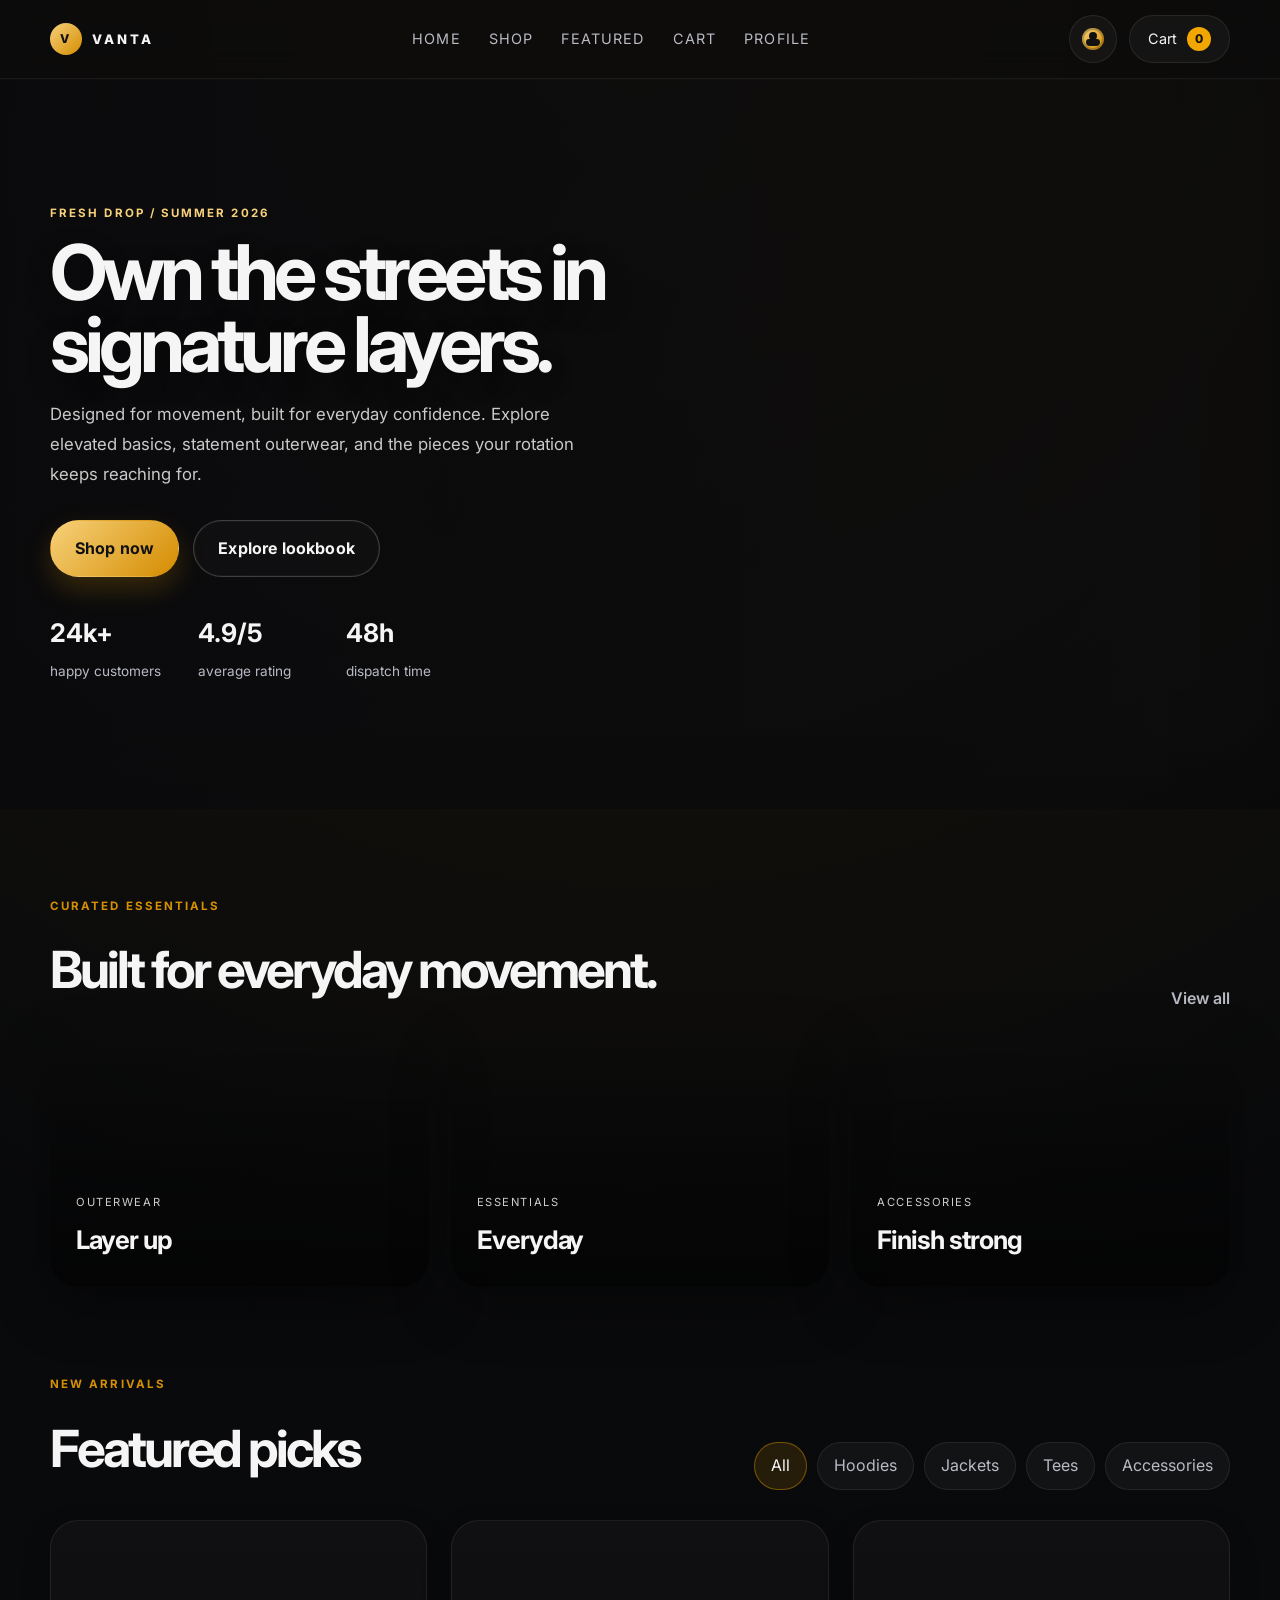
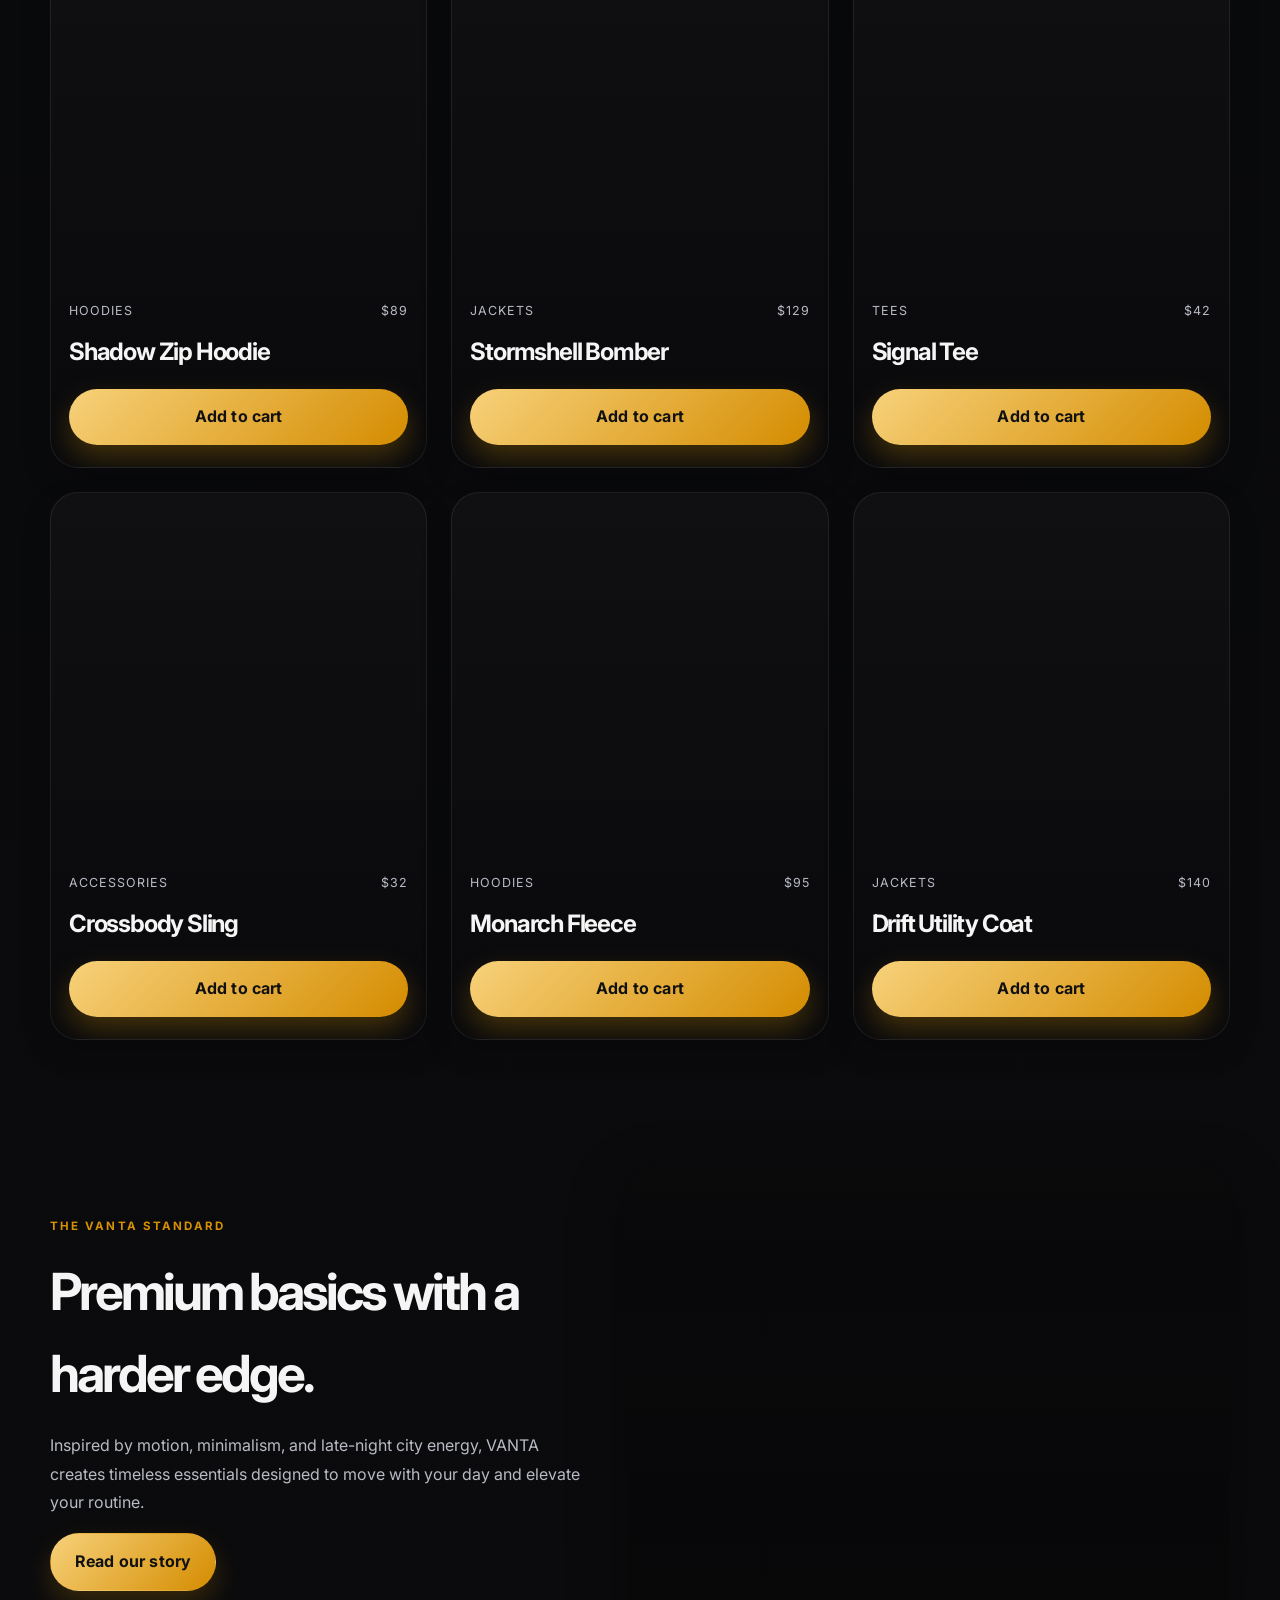
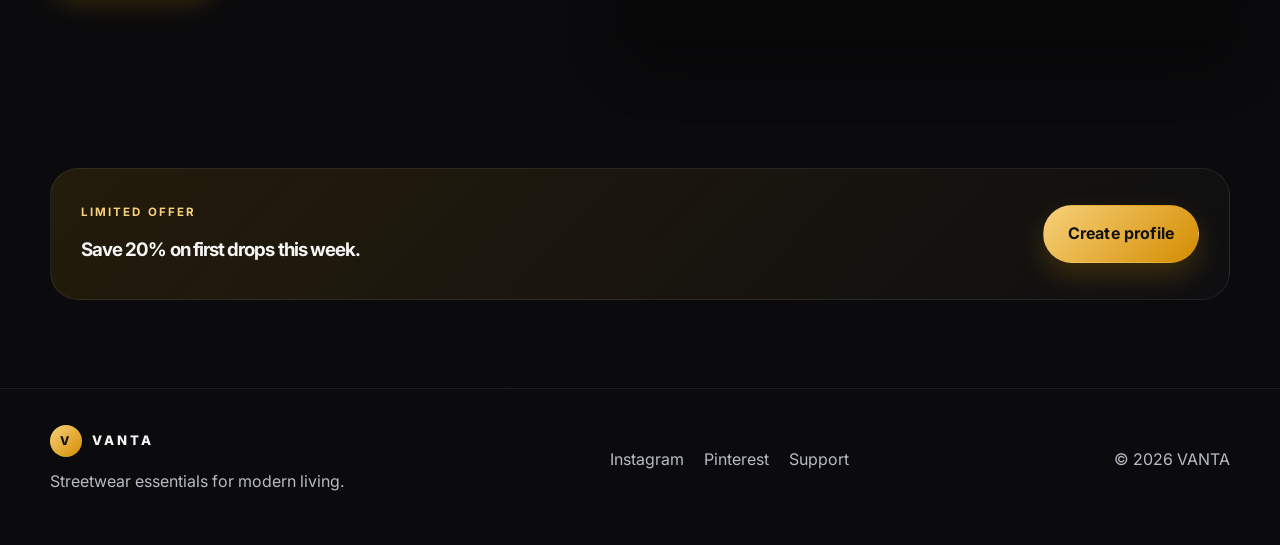
==== index.html @ aee5a7b6 "Initial storefront build" ====
<!DOCTYPE html>
<html lang="en">
  <head>
    <meta charset="UTF-8" />
    <meta name="viewport" content="width=device-width, initial-scale=1.0" />
    <title>VANTA | Streetwear Essentials</title>
    <meta
      name="description"
      content="VANTA is a premium streetwear clothing brand blending comfort, edge, and everyday versatility."
    />
    <link rel="preconnect" href="https://fonts.googleapis.com" />
    <link rel="preconnect" href="https://fonts.gstatic.com" crossorigin />
    <link
      href="https://fonts.googleapis.com/css2?family=Inter:wght@400;500;600;700;800;900&display=swap"
      rel="stylesheet"
    />
    <link rel="stylesheet" href="styles.css" />
  </head>
  <body>
    <header class="site-header">
      <div class="container nav-wrap">
        <a class="brand-block" href="index.html" aria-label="VANTA home">
          <span class="brand-mark">V</span>
          <span class="brand-name">VANTA</span>
        </a>

        <nav class="main-nav" aria-label="Main navigation">
          <a href="index.html">Home</a>
          <a href="shop.html">Shop</a>
          <a href="product.html">Featured</a>
          <a href="cart.html">Cart</a>
          <a href="profile.html">Profile</a>
        </nav>

        <div class="nav-actions">
          <a class="profile-icon-btn" href="profile.html" aria-label="Profile page">
            <span class="profile-icon" aria-hidden="true"></span>
          </a>
          <a class="cart-btn" href="cart.html" aria-label="Shopping cart">
            Cart
            <span class="cart-count" id="cartCount">0</span>
          </a>
        </div>
      </div>
    </header>

    <main>
      <section class="hero">
        <div class="hero-overlay"></div>
        <div class="container hero-inner">
          <div class="hero-copy">
            <p class="eyebrow">Fresh drop / Summer 2026</p>
            <h1>Own the streets in signature layers.</h1>
            <p class="hero-text">
              Designed for movement, built for everyday confidence. Explore elevated basics,
              statement outerwear, and the pieces your rotation keeps reaching for.
            </p>
            <div class="cta-row">
              <a class="primary-btn" href="shop.html">Shop now</a>
              <a class="secondary-btn" href="shop.html">Explore lookbook</a>
            </div>
            <ul class="hero-metrics" aria-label="Brand stats">
              <li><strong>24k+</strong><span>happy customers</span></li>
              <li><strong>4.9/5</strong><span>average rating</span></li>
              <li><strong>48h</strong><span>dispatch time</span></li>
            </ul>
          </div>
        </div>
      </section>

      <section class="section-intro container" id="collections">
        <div>
          <p class="eyebrow dark">Curated essentials</p>
          <h2>Built for everyday movement.</h2>
        </div>
        <a class="text-link" href="shop.html">View all</a>
      </section>

      <section class="category-strip container" aria-label="Categories">
        <a class="category-card card-one" href="shop.html">
          <div class="category-content">
            <p>Outerwear</p>
            <h3>Layer up</h3>
          </div>
        </a>
        <a class="category-card card-two" href="shop.html">
          <div class="category-content">
            <p>Essentials</p>
            <h3>Everyday</h3>
          </div>
        </a>
        <a class="category-card card-three" href="shop.html">
          <div class="category-content">
            <p>Accessories</p>
            <h3>Finish strong</h3>
          </div>
        </a>
      </section>

      <section class="featured container" id="featured">
        <div class="section-head">
          <div>
            <p class="eyebrow dark">New arrivals</p>
            <h2>Featured picks</h2>
          </div>

          <div class="filter-row" aria-label="Filter products">
            <button class="filter-btn active" type="button" data-filter="all">All</button>
            <button class="filter-btn" type="button" data-filter="hoodies">Hoodies</button>
            <button class="filter-btn" type="button" data-filter="jackets">Jackets</button>
            <button class="filter-btn" type="button" data-filter="tees">Tees</button>
            <button class="filter-btn" type="button" data-filter="accessories">Accessories</button>
          </div>
        </div>

        <div class="product-grid" id="productGrid">
          <article class="product-card" data-category="hoodies" data-product-id="shadow-hoodie" data-product-name="Shadow Zip Hoodie" data-product-price="89">
            <div class="product-image image-one"></div>
            <div class="product-info">
              <div class="product-meta"><span>Hoodies</span><span>$89</span></div>
              <h3>Shadow Zip Hoodie</h3>
              <button class="buy-btn" type="button" data-product-id="shadow-hoodie" data-name="Shadow Zip Hoodie" data-price="89">Add to cart</button>
            </div>
          </article>

          <article class="product-card" data-category="jackets" data-product-id="stormshell-bomber" data-product-name="Stormshell Bomber" data-product-price="129">
            <div class="product-image image-two"></div>
            <div class="product-info">
              <div class="product-meta"><span>Jackets</span><span>$129</span></div>
              <h3>Stormshell Bomber</h3>
              <button class="buy-btn" type="button" data-product-id="stormshell-bomber" data-name="Stormshell Bomber" data-price="129">Add to cart</button>
            </div>
          </article>

          <article class="product-card" data-category="tees" data-product-id="signal-tee" data-product-name="Signal Tee" data-product-price="42">
            <div class="product-image image-three"></div>
            <div class="product-info">
              <div class="product-meta"><span>Tees</span><span>$42</span></div>
              <h3>Signal Tee</h3>
              <button class="buy-btn" type="button" data-product-id="signal-tee" data-name="Signal Tee" data-price="42">Add to cart</button>
            </div>
          </article>

          <article class="product-card" data-category="accessories" data-product-id="crossbody-sling" data-product-name="Crossbody Sling" data-product-price="32">
            <div class="product-image image-four"></div>
            <div class="product-info">
              <div class="product-meta"><span>Accessories</span><span>$32</span></div>
              <h3>Crossbody Sling</h3>
              <button class="buy-btn" type="button" data-product-id="crossbody-sling" data-name="Crossbody Sling" data-price="32">Add to cart</button>
            </div>
          </article>

          <article class="product-card" data-category="hoodies" data-product-id="monarch-fleece" data-product-name="Monarch Fleece" data-product-price="95">
            <div class="product-image image-five"></div>
            <div class="product-info">
              <div class="product-meta"><span>Hoodies</span><span>$95</span></div>
              <h3>Monarch Fleece</h3>
              <button class="buy-btn" type="button" data-product-id="monarch-fleece" data-name="Monarch Fleece" data-price="95">Add to cart</button>
            </div>
          </article>

          <article class="product-card" data-category="jackets" data-product-id="drift-coat" data-product-name="Drift Utility Coat" data-product-price="140">
            <div class="product-image image-six"></div>
            <div class="product-info">
              <div class="product-meta"><span>Jackets</span><span>$140</span></div>
              <h3>Drift Utility Coat</h3>
              <button class="buy-btn" type="button" data-product-id="drift-coat" data-name="Drift Utility Coat" data-price="140">Add to cart</button>
            </div>
          </article>
        </div>
      </section>

      <section class="story-panel container" id="journal">
        <div class="story-copy">
          <p class="eyebrow dark">The VANTA standard</p>
          <h2>Premium basics with a harder edge.</h2>
          <p>
            Inspired by motion, minimalism, and late-night city energy, VANTA creates timeless
            essentials designed to move with your day and elevate your routine.
          </p>
          <a class="primary-btn" href="shop.html">Read our story</a>
        </div>
        <div class="story-visual" aria-label="Model wearing VANTA clothing"></div>
      </section>

      <section class="discount-banner container">
        <div>
          <p class="eyebrow">Limited offer</p>
          <h3>Save 20% on first drops this week.</h3>
        </div>
        <a class="primary-btn" href="profile.html#settings">Create profile</a>
      </section>
    </main>

    <footer class="site-footer">
      <div class="container footer-wrap">
        <div>
          <div class="brand-block footer-brand">
            <span class="brand-mark">V</span>
            <span class="brand-name">VANTA</span>
          </div>
          <p>Streetwear essentials for modern living.</p>
        </div>

        <div class="footer-links">
          <a href="#">Instagram</a>
          <a href="#">Pinterest</a>
          <a href="#">Support</a>
        </div>

        <p class="copyright">© <span id="year"></span> VANTA</p>
      </div>
    </footer>

    <script src="script.js"></script>
  </body>
</html>
---- styles.css ----
:root {
  --bg: #0b0b0d;
  --bg-deep: #08090b;
  --panel: rgba(24, 24, 29, 0.82);
  --panel-soft: rgba(255, 255, 255, 0.04);
  --card: rgba(18, 19, 22, 0.9);
  --text: #f5f5f5;
  --muted: #b8bbc4;
  --line: rgba(255, 255, 255, 0.08);
  --accent: #f1a700;
  --accent-soft: rgba(241, 167, 0, 0.12);
  --shadow: 0 18px 56px rgba(0, 0, 0, 0.35);
  --shadow-soft: 0 12px 30px rgba(0, 0, 0, 0.2);
}

* {
  box-sizing: border-box;
}

html {
  scroll-behavior: smooth;
}

body {
  margin: 0;
  font-family: "Inter", sans-serif;
  background:
    radial-gradient(circle at top, rgba(241, 167, 0, 0.08), transparent 36%),
    linear-gradient(180deg, var(--bg-deep), var(--bg));
  color: var(--text);
  line-height: 1.6;
}

a {
  color: inherit;
  text-decoration: none;
}

button,
select,
input {
  font: inherit;
}

img {
  max-width: 100%;
  display: block;
}

.container {
  width: min(1180px, calc(100% - 32px));
  margin: 0 auto;
}

.site-header {
  position: sticky;
  top: 0;
  z-index: 20;
  backdrop-filter: blur(14px);
  background: rgba(10, 10, 12, 0.72);
  border-bottom: 1px solid rgba(255, 255, 255, 0.06);
  box-shadow: 0 1px 0 rgba(255,255,255,0.02);
}

.nav-wrap {
  height: 78px;
  display: flex;
  align-items: center;
  justify-content: space-between;
  gap: 22px;
}

.brand-block {
  display: inline-flex;
  align-items: center;
  gap: 10px;
  font-weight: 800;
  letter-spacing: 0.18em;
  text-transform: uppercase;
}

.brand-mark {
  width: 32px;
  height: 32px;
  display: inline-grid;
  place-items: center;
  background: linear-gradient(135deg, #f7d17a, #d48c00);
  color: #111;
  border-radius: 50%;
  font-size: 0.76rem;
}

.brand-name {
  font-size: 0.82rem;
}

.main-nav {
  display: flex;
  align-items: center;
  justify-content: center;
  gap: 28px;
  color: var(--muted);
  font-size: 0.9rem;
  letter-spacing: 0.08em;
  text-transform: uppercase;
}

.main-nav a.active,
.main-nav a:hover,
.main-nav a:focus-visible {
  color: var(--text);
}

.nav-actions {
  display: flex;
  align-items: center;
  gap: 12px;
}

.cart-btn,
.primary-btn,
.secondary-btn,
.buy-btn,
.filter-btn,
.size-btn,
.swatch {
  border: 1px solid transparent;
  border-radius: 999px;
  transition: transform 0.2s ease, opacity 0.2s ease, background 0.2s ease, border-color 0.2s ease;
  cursor: pointer;
}

.cart-btn,
.profile-icon-btn,
.filter-btn,
.size-btn {
  background: rgba(255, 255, 255, 0.04);
  color: var(--text);
  border-color: var(--line);
}

.cart-btn,
.profile-icon-btn {
  padding: 11px 18px;
  font-size: 0.9rem;
}

.cart-btn,
.profile-icon-btn {
  display: inline-flex;
  align-items: center;
  justify-content: center;
  gap: 10px;
}

.profile-icon-btn {
  width: 48px;
  height: 48px;
  padding: 0;
  border-radius: 50%;
  background: rgba(255, 255, 255, 0.04);
  border: 1px solid var(--line);
}

.profile-icon-btn .profile-icon {
  width: 22px;
  height: 22px;
  display: inline-block;
  border-radius: 50%;
  position: relative;
  background: linear-gradient(135deg, #f7d17a, #d48c00);
  box-shadow: inset 0 0 0 2px rgba(17, 17, 17, 0.26);
}

.profile-icon-btn .profile-icon::before,
.profile-icon-btn .profile-icon::after {
  content: "";
  position: absolute;
  left: 50%;
  transform: translateX(-50%);
}

.profile-icon-btn .profile-icon::before {
  width: 8px;
  height: 8px;
  border-radius: 50%;
  background: #111;
  top: 4px;
}

.profile-icon-btn .profile-icon::after {
  width: 14px;
  height: 7px;
  border-radius: 8px 8px 10px 10px;
  background: #111;
  bottom: 4px;
}

.cart-count {
  display: inline-grid;
  place-items: center;
  min-width: 24px;
  height: 24px;
  padding: 0 6px;
  border-radius: 50%;
  background: var(--accent);
  color: #121212;
  font-size: 0.75rem;
  font-weight: 800;
}

.hero {
  position: relative;
  min-height: 730px;
  display: grid;
  place-items: center;
  background-image: linear-gradient(120deg, rgba(11, 11, 13, 0.8), rgba(11, 11, 13, 0.38)),
    url("https://images.unsplash.com/photo-1521572267360-ee0c2909d518?auto=format&fit=crop&w=1600&q=80");
  background-size: cover;
  background-position: center;
  box-shadow: inset 0 -40px 80px rgba(0,0,0,0.2);
}

.hero-overlay {
  position: absolute;
  inset: 0;
  background: linear-gradient(90deg, rgba(10, 10, 12, 0.8), rgba(10, 10, 12, 0.15));
}

.hero-inner {
  position: relative;
  z-index: 1;
  width: min(1180px, calc(100% - 32px));
  display: flex;
  align-items: center;
  justify-content: flex-start;
  min-height: 730px;
}

.hero-copy {
  max-width: 600px;
  padding: 40px 0;
}

.eyebrow {
  margin: 0 0 14px;
  text-transform: uppercase;
  letter-spacing: 0.18em;
  font-size: 0.72rem;
  font-weight: 700;
  color: #f7d17a;
}

.eyebrow.dark {
  color: #d69000;
}

.hero-copy h1,
.page-hero-inner h1,
.cart-header h1,
.product-details h1,
.section-head h2,
.story-copy h2,
.section-intro h2,
.discount-banner h3 {
  margin: 0;
  letter-spacing: -0.05em;
}

.hero-copy h1 {
  font-size: clamp(2.8rem, 6vw, 6rem);
  line-height: 0.94;
  letter-spacing: -0.065em;
  text-shadow: 0 10px 30px rgba(0,0,0,0.18);
}

.hero-text {
  max-width: 570px;
  margin: 18px 0 30px;
  color: rgba(255, 255, 255, 0.78);
  font-size: 1.05rem;
  line-height: 1.8;
}

.cta-row {
  display: flex;
  align-items: center;
  flex-wrap: wrap;
  gap: 14px;
}

.primary-btn,
.secondary-btn,
.buy-btn {
  display: inline-flex;
  align-items: center;
  justify-content: center;
  padding: 15px 24px;
  font-weight: 700;
  letter-spacing: 0.01em;
}

.primary-btn,
.buy-btn {
  background: linear-gradient(135deg, #f7d17a, #d48c00);
  color: #111;
  box-shadow: 0 12px 28px rgba(241, 167, 0, 0.25);
}

.secondary-btn {
  background: rgba(255, 255, 255, 0.02);
  color: var(--text);
  border-color: rgba(255, 255, 255, 0.2);
  box-shadow: inset 0 0 0 1px rgba(255,255,255,0.03);
}

.secondary-btn.saved,
.secondary-btn[data-wishlist='saved'] {
  background: rgba(241, 167, 0, 0.12);
  border-color: rgba(241, 167, 0, 0.35);
  color: var(--text);
}

.primary-btn:hover,
.secondary-btn:hover,
.cart-btn:hover,
.buy-btn:hover,
.filter-btn:hover,
.size-btn:hover,
.swatch:hover {
  transform: translateY(-1px);
}

.hero-metrics {
  list-style: none;
  display: flex;
  flex-wrap: wrap;
  gap: 28px;
  margin: 36px 0 0;
  padding: 0;
}

.hero-metrics li {
  min-width: 120px;
}

.hero-metrics strong {
  display: block;
  font-size: clamp(1.2rem, 2vw, 1.9rem);
  margin-bottom: 4px;
}

.hero-metrics span {
  color: var(--muted);
  font-size: 0.85rem;
}

.section-intro,
.featured,
.story-panel,
.discount-banner,
.related-products {
  margin-top: 88px;
}

.section-intro {
  display: flex;
  align-items: end;
  justify-content: space-between;
  gap: 16px;
}

.section-intro h2,
.section-head h2,
.story-copy h2 {
  font-size: clamp(2.1rem, 4vw, 3.2rem);
  letter-spacing: -0.06em;
}

.text-link {
  color: var(--muted);
  font-weight: 600;
}

.remove-btn {
  border: 1px solid rgba(255, 255, 255, 0.12);
  background: rgba(255, 255, 255, 0.03);
  color: #f4d39a;
  border-radius: 999px;
  padding: 10px 14px;
  font-size: 0.78rem;
  font-weight: 700;
  letter-spacing: 0.04em;
  text-transform: uppercase;
  cursor: pointer;
  transition: transform 0.2s ease, border-color 0.2s ease, background 0.2s ease;
}

.remove-btn:hover {
  transform: translateY(-1px);
  background: rgba(255, 108, 108, 0.08);
  border-color: rgba(255, 138, 138, 0.4);
  color: #fff4e0;
}

.category-strip {
  display: grid;
  grid-template-columns: repeat(3, minmax(0, 1fr));
  gap: 22px;
  margin-top: 26px;
}

.category-card {
  position: relative;
  min-height: 250px;
  border-radius: 28px;
  overflow: hidden;
  background-size: cover;
  background-position: center;
  box-shadow: var(--shadow);
}

.category-content {
  position: absolute;
  inset: 0;
  display: flex;
  flex-direction: column;
  justify-content: end;
  padding: 26px;
  background: linear-gradient(180deg, rgba(0, 0, 0, 0.1), rgba(0, 0, 0, 0.6));
}

.category-card p,
.category-card h3 {
  margin: 0;
}

.category-card p {
  color: rgba(255, 255, 255, 0.8);
  margin-bottom: 8px;
  text-transform: uppercase;
  letter-spacing: 0.14em;
  font-size: 0.7rem;
}

.category-card h3 {
  font-size: clamp(1.6rem, 2vw, 2.2rem);
  letter-spacing: -0.04em;
}

.card-one {
  background-image: url("https://images.unsplash.com/photo-1521572267360-ee0c2909d518?auto=format&fit=crop&w=1200&q=80");
}

.card-two {
  background-image: url("https://images.unsplash.com/photo-1483985988355-763728e1935b?auto=format&fit=crop&w=1200&q=80");
}

.card-three {
  background-image: url("https://images.unsplash.com/photo-1524504388940-b1c1722653e1?auto=format&fit=crop&w=1200&q=80");
}

.featured {
  margin-bottom: 10px;
}

.section-head {
  display: flex;
  justify-content: space-between;
  align-items: end;
  gap: 18px;
  margin-bottom: 30px;
}

.filter-row {
  display: flex;
  flex-wrap: wrap;
  gap: 10px;
}

.filter-btn {
  padding: 10px 16px;
  color: var(--muted);
}

.filter-btn.active,
.size-btn.active {
  background: var(--accent-soft);
  border-color: rgba(241, 167, 0, 0.4);
  color: var(--text);
}

.product-grid {
  display: grid;
  grid-template-columns: repeat(3, minmax(0, 1fr));
  gap: 24px;
}

.product-card {
  background: linear-gradient(180deg, rgba(17, 17, 20, 0.94), rgba(10, 10, 12, 0.9));
  border: 1px solid rgba(255, 255, 255, 0.08);
  border-radius: 28px;
  overflow: hidden;
  box-shadow: var(--shadow-soft);
  transition: transform 0.25s ease, border-color 0.25s ease, box-shadow 0.25s ease;
}

.product-card:hover {
  transform: translateY(-4px);
  border-color: rgba(241, 167, 0, 0.38);
  box-shadow: 0 20px 50px rgba(0, 0, 0, 0.28);
}

.product-image,
.gallery-main,
.thumb {
  background-size: cover;
  background-position: center;
}

.product-image {
  height: 360px;
}

.image-one {
  background-image: url("https://images.unsplash.com/photo-1521572267360-ee0c2909d518?auto=format&fit=crop&w=1000&q=80");
}

.image-two {
  background-image: url("https://images.unsplash.com/photo-1529139574466-a303027c1d8b?auto=format&fit=crop&w=1000&q=80");
}

.image-three {
  background-image: url("https://images.unsplash.com/photo-1515886657613-9f3515b0c78f?auto=format&fit=crop&w=1000&q=80");
}

.image-four {
  background-image: url("https://images.unsplash.com/photo-1524504388940-b1c1722653e1?auto=format&fit=crop&w=1000&q=80");
}

.image-five {
  background-image: url("https://images.unsplash.com/photo-1483985988355-763728e1935b?auto=format&fit=crop&w=1000&q=80");
}

.image-six {
  background-image: url("https://images.unsplash.com/photo-1507679799987-c73779587ccf?auto=format&fit=crop&w=1000&q=80");
}

.image-seven {
  background-image: url("https://images.unsplash.com/photo-1496747611176-843222e1e57c?auto=format&fit=crop&w=1000&q=80");
}

.image-eight {
  background-image: url("https://images.unsplash.com/photo-1517841905240-472988babdf9?auto=format&fit=crop&w=1000&q=80");
}

.product-info {
  padding: 20px 18px 22px;
}

.product-meta {
  display: flex;
  justify-content: space-between;
  align-items: center;
  gap: 10px;
  color: var(--muted);
  font-size: 0.78rem;
  text-transform: uppercase;
  letter-spacing: 0.08em;
}

.product-info h3 {
  margin: 12px 0 18px;
  font-size: 1.5rem;
  letter-spacing: -0.05em;
}

.buy-btn {
  width: 100%;
  border: none;
}

.card-actions {
  display: flex;
  align-items: center;
  gap: 12px;
}

.mini-link {
  color: var(--muted);
  font-size: 0.8rem;
  font-weight: 600;
}

.story-panel {
  display: grid;
  grid-template-columns: 1fr 1.1fr;
  gap: 28px;
  align-items: center;
  padding: 36px 0;
}

.story-copy {
  padding-right: 10px;
}

.story-copy p {
  color: var(--muted);
  max-width: 560px;
  line-height: 1.8;
}

.story-visual {
  min-height: 480px;
  border-radius: 30px;
  background-image: linear-gradient(180deg, rgba(0, 0, 0, 0.12), rgba(0, 0, 0, 0.32)),
    url("https://images.unsplash.com/photo-1529139574466-a303027c1d8b?auto=format&fit=crop&w=1200&q=80");
  background-size: cover;
  background-position: center;
  box-shadow: var(--shadow);
}

.discount-banner {
  display: flex;
  justify-content: space-between;
  align-items: center;
  gap: 20px;
  padding: 34px 30px;
  border: 1px solid var(--line);
  border-radius: 28px;
  background: linear-gradient(135deg, rgba(241, 167, 0, 0.11), rgba(255, 255, 255, 0.02));
}

.site-footer {
  padding: 36px 0 50px;
  border-top: 1px solid var(--line);
  margin-top: 88px;
}

.footer-wrap {
  display: flex;
  align-items: center;
  justify-content: space-between;
  gap: 22px;
  flex-wrap: wrap;
}

.footer-brand {
  margin-bottom: 12px;
}

.site-footer p {
  margin: 0;
  color: var(--muted);
}

.footer-links {
  display: flex;
  flex-wrap: wrap;
  gap: 20px;
  color: var(--muted);
}

.hidden {
  display: none !important;
}

.profile-page {
  padding-top: 28px;
  padding-bottom: 20px;
}

.profile-shell {
  display: grid;
  grid-template-columns: 320px 1fr;
  gap: 32px;
  background: rgba(12, 12, 15, 0.72);
  border: 1px solid rgba(255, 255, 255, 0.04);
  border-radius: 28px;
  padding: 24px 20px 18px;
  box-shadow: 0 30px 80px rgba(0, 0, 0, 0.22);
}

.profile-sidebar {
  background: transparent;
  border: none;
  border-radius: 0;
  padding: 8px 0 0;
}

.profile-avatar {
  width: 78px;
  height: 78px;
  display: grid;
  place-items: center;
  border-radius: 50%;
  background: linear-gradient(135deg, #f7d17a, #d48c00);
  color: #121212;
  font-weight: 800;
  font-size: 2.1rem;
  margin-bottom: 20px;
}

.profile-user h2 {
  margin: 0;
  font-size: clamp(2.3rem, 2.5vw, 3.6rem);
  line-height: 1;
  letter-spacing: -0.07em;
  font-weight: 700;
}

.profile-user p {
  margin: 8px 0 0;
  color: rgba(255,255,255,0.72);
  font-size: 1.08rem;
}

.profile-side-nav {
  display: grid;
  gap: 12px;
  margin-top: 30px;
}

.profile-side-nav a {
  padding: 15px 16px;
  border-radius: 15px;
  color: rgba(255,255,255,0.76);
  font-size: 1.08rem;
  transition: background 0.2s ease, color 0.2s ease, transform 0.2s ease;
}

.profile-side-nav a.active,
.profile-side-nav a:hover {
  background: rgba(255, 255, 255, 0.055);
  color: var(--text);
  transform: translateX(2px);
}

.profile-content {
  display: grid;
  gap: 24px;
  padding-top: 4px;
}

.profile-topbar {
  display: flex;
  align-items: center;
  justify-content: space-between;
  gap: 16px;
  min-height: 74px;
}

.profile-topbar h1 {
  font-size: clamp(2.5rem, 4vw, 4.3rem);
  letter-spacing: -0.07em;
  margin: 0;
  line-height: 0.95;
  font-weight: 700;
}

.profile-edit-btn {
  background: rgba(255, 255, 255, 0.04);
  border: 1px solid var(--line);
  color: var(--text);
  border-radius: 999px;
  padding: 15px 22px;
  font-weight: 600;
  cursor: pointer;
}

.profile-grid {
  display: grid;
  grid-template-columns: repeat(3, minmax(0, 1fr));
  gap: 14px;
  align-items: stretch;
}

.profile-card {
  background: rgba(255, 255, 255, 0.02);
  border: 1px solid rgba(255, 255, 255, 0.06);
  border-radius: 22px;
  padding: 16px 18px 18px;
  min-height: 220px;
  display: flex;
  flex-direction: column;
  justify-content: flex-start;
  box-shadow: inset 0 1px 0 rgba(255,255,255,0.02);
}

.profile-card:nth-child(1) {
  background: linear-gradient(135deg, rgba(241, 167, 0, 0.12), rgba(255, 255, 255, 0.02));
  border-color: rgba(241, 167, 0, 0.16);
}

.profile-card:nth-child(2) {
  background: linear-gradient(180deg, rgba(255, 255, 255, 0.03), rgba(255, 255, 255, 0.015));
  border-color: rgba(255, 255, 255, 0.08);
}

.profile-card:nth-child(3) {
  background: linear-gradient(180deg, rgba(255, 255, 255, 0.018), rgba(255, 255, 255, 0.01));
  border-color: rgba(255, 255, 255, 0.06);
}

.highlight-card {
  background: linear-gradient(135deg, rgba(241, 167, 0, 0.12), rgba(255, 255, 255, 0.02));
  border-color: rgba(241, 167, 0, 0.16);
}

.card-label {
  color: rgba(255,255,255,0.68);
  text-transform: uppercase;
  letter-spacing: 0.14em;
  font-size: 0.68rem;
  font-weight: 700;
}

.stat-stack {
  display: flex;
  align-items: flex-end;
  gap: 10px;
  margin-top: 26px;
  min-height: 80px;
}

.stat-main {
  font-size: clamp(2.8rem, 3vw, 4rem);
  line-height: 0.82;
  letter-spacing: -0.08em;
  font-weight: 600;
  margin: 0;
  color: var(--text);
}

.profile-card:nth-child(2) .stat-main {
  color: rgba(255,255,255,0.9);
}

.profile-card:nth-child(3) .stat-main {
  color: rgba(255,255,255,0.95);
}

.big-copy {
  margin: 0;
  font-size: clamp(1.1rem, 1.4vw, 1.8rem);
  line-height: 0.92;
  letter-spacing: -0.04em;
  color: rgba(255,255,255,0.78);
  text-transform: lowercase;
}

.card-note {
  margin-top: auto;
  color: rgba(255,255,255,0.72);
  line-height: 1.32;
  font-size: 0.97rem;
  max-width: 24ch;
}

.card-note span {
  color: var(--text);
}

.profile-panels {
  display: grid;
  grid-template-columns: repeat(2, minmax(0, 1fr));
  gap: 20px;
}

.profile-panel {
  background: rgba(255, 255, 255, 0.02);
  border: 1px solid var(--line);
  border-radius: 22px;
  padding: 20px;
}

.panel-head {
  display: flex;
  align-items: center;
  justify-content: space-between;
  gap: 10px;
  margin-bottom: 18px;
}

.panel-head h3 {
  margin: 0;
  font-size: 1.3rem;
}

.panel-head a {
  color: var(--muted);
  font-weight: 600;
}

.order-list {
  list-style: none;
  margin: 0;
  padding: 0;
  display: grid;
  gap: 12px;
}

.order-list li {
  display: flex;
  align-items: center;
  justify-content: space-between;
  gap: 12px;
  padding: 12px 0;
  border-bottom: 1px solid var(--line);
}

.order-list li:last-child {
  border-bottom: none;
}

.order-list strong,
.order-list span {
  display: block;
}

.order-list span {
  color: var(--muted);
  margin-top: 4px;
}

.status {
  font-size: 0.72rem;
  font-weight: 700;
  letter-spacing: 0.08em;
  text-transform: uppercase;
  padding: 8px 10px;
  border-radius: 999px;
  border: 1px solid var(--line);
}

.status.shipped {
  color: #a8d89c;
}

.status.delivered {
  color: #d8c06a;
}

.status.processing {
  color: #c7b1ff;
}

.wishlist-items {
  display: grid;
  gap: 16px;
}

.wishlist-item {
  display: flex;
  align-items: center;
  gap: 14px;
}

.wishlist-thumb {
  width: 72px;
  height: 72px;
  border-radius: 14px;
  background-size: cover;
  background-position: center;
}

.wishlist-item strong {
  display: block;
  margin-bottom: 4px;
}

.wishlist-item p {
  margin: 0;
  color: var(--muted);
}

.address-box {
  padding: 18px;
  border-radius: 18px;
  border: 1px solid var(--line);
  background: rgba(255, 255, 255, 0.02);
  color: var(--muted);
  line-height: 1.8;
}

.address-box p {
  margin: 0;
}

.page-hero {
  min-height: 260px;
  display: grid;
  place-items: center;
  background: linear-gradient(180deg, rgba(17, 17, 20, 0.6), rgba(17, 17, 20, 1)),
    url("https://images.unsplash.com/photo-1521572267360-ee0c2909d518?auto=format&fit=crop&w=1400&q=80") center/cover no-repeat;
}

.page-hero-inner {
  padding: 80px 0 40px;
}

.page-hero-inner h1 {
  font-size: clamp(2.5rem, 5vw, 4.5rem);
}

.shop-layout {
  display: grid;
  grid-template-columns: 260px 1fr;
  gap: 30px;
  margin-top: 48px;
}

.shop-sidebar {
  display: flex;
  flex-direction: column;
  gap: 24px;
}

.sidebar-block {
  background: rgba(17, 17, 20, 0.8);
  border: 1px solid var(--line);
  border-radius: 22px;
  padding: 22px;
}

.sidebar-block h3 {
  margin: 0 0 16px;
}

.sidebar-block .filter-btn {
  display: block;
  width: 100%;
  margin-bottom: 10px;
  text-align: left;
}

.checkbox-row {
  display: flex;
  align-items: center;
  gap: 10px;
  color: var(--muted);
  margin-bottom: 12px;
}

.shop-toolbar {
  display: flex;
  align-items: center;
  justify-content: space-between;
  gap: 12px;
  margin-bottom: 22px;
  color: var(--muted);
}

.sort-menu {
  position: relative;
}

.sort-toggle {
  min-width: 190px;
  padding: 12px 16px;
  border-radius: 12px;
  border: 1px solid var(--line);
  background: rgba(255, 255, 255, 0.03);
  color: var(--text);
  text-align: left;
  cursor: pointer;
  font: inherit;
}

.sort-panel {
  position: absolute;
  top: calc(100% + 8px);
  right: 0;
  min-width: 220px;
  background: rgba(18, 18, 22, 0.98);
  border: 1px solid var(--line);
  border-radius: 14px;
  box-shadow: var(--shadow);
  padding: 8px;
  display: none;
  z-index: 25;
}

.sort-menu.open .sort-panel {
  display: grid;
}

.sort-option {
  width: 100%;
  background: transparent;
  color: var(--text);
  border: 0;
  text-align: left;
  padding: 10px 12px;
  border-radius: 10px;
  cursor: pointer;
  font: inherit;
}

.sort-option:hover,
.sort-option.active {
  background: rgba(255, 255, 255, 0.04);
}

.product-page {
  display: grid;
  grid-template-columns: 1.05fr 0.95fr;
  gap: 36px;
  padding-top: 56px;
}

.product-gallery {
  display: grid;
  gap: 16px;
}

.gallery-main {
  min-height: 640px;
  border-radius: 30px;
  box-shadow: var(--shadow);
}

.gallery-thumbs {
  display: grid;
  grid-template-columns: repeat(3, minmax(0, 1fr));
  gap: 14px;
}

.thumb {
  min-height: 140px;
  border-radius: 18px;
  border: 1px solid var(--line);
}

.product-details {
  padding-top: 12px;
}

.product-details h1 {
  font-size: clamp(2.2rem, 3vw, 3.6rem);
  line-height: 1;
  margin-bottom: 18px;
}

.price-row {
  display: flex;
  align-items: center;
  justify-content: space-between;
  gap: 10px;
  padding-bottom: 16px;
  border-bottom: 1px solid var(--line);
}

.price {
  font-size: 2rem;
  font-weight: 800;
}

.stock {
  color: #a8d89c;
  font-weight: 600;
}

.product-description {
  color: var(--muted);
  margin: 22px 0 26px;
}

.option-block {
  margin-bottom: 26px;
}

.label {
  display: block;
  margin-bottom: 12px;
  font-weight: 600;
}

.swatches,
.sizes {
  display: flex;
  flex-wrap: wrap;
  gap: 10px;
}

.swatch {
  width: 30px;
  height: 30px;
  border: 2px solid transparent;
}

.swatch.active {
  border-color: #fff;
  box-shadow: 0 0 0 2px rgba(255, 255, 255, 0.1);
}

.size-btn {
  min-width: 52px;
  padding: 10px 12px;
}

.purchase-actions {
  display: flex;
  align-items: center;
  gap: 12px;
  margin-bottom: 28px;
}

.feature-list {
  list-style: none;
  margin: 0;
  padding: 0;
  display: grid;
  gap: 12px;
  color: var(--muted);
}

.feature-list li::before {
  content: "•";
  color: var(--accent);
  margin-right: 8px;
}

.related-grid {
  margin-top: 12px;
}

.cart-page {
  padding-top: 48px;
}

.cart-header {
  display: flex;
  align-items: end;
  justify-content: space-between;
  gap: 16px;
  margin-bottom: 28px;
}

.cart-header h1 {
  font-size: clamp(2.2rem, 4vw, 3.5rem);
}

.cart-layout {
  display: grid;
  grid-template-columns: 1.3fr 0.7fr;
  gap: 28px;
  align-items: start;
}

.cart-items {
  display: grid;
  gap: 18px;
}

.cart-item {
  display: grid;
  grid-template-columns: 130px 1fr auto;
  gap: 20px;
  background: linear-gradient(180deg, rgba(20, 20, 23, 0.96), rgba(13, 13, 15, 0.9));
  border: 1px solid rgba(255, 255, 255, 0.08);
  border-radius: 24px;
  padding: 18px;
  box-shadow: 0 14px 40px rgba(0, 0, 0, 0.22);
}

.cart-item:hover {
  border-color: rgba(241, 167, 0, 0.28);
  transform: translateY(-1px);
}

.cart-item-image {
  min-height: 160px;
  border-radius: 18px;
  background-size: cover;
  background-position: center;
  box-shadow: inset 0 0 0 1px rgba(255,255,255,0.06);
}

.cart-item h3 {
  margin: 0 0 8px;
  font-size: 1.5rem;
  letter-spacing: -0.04em;
}

.cart-item p {
  margin: 0;
  color: var(--muted);
}

.item-controls {
  display: flex;
  align-items: center;
  justify-content: space-between;
  gap: 16px;
  margin-top: 16px;
}

.qty-box {
  display: inline-flex;
  align-items: center;
  gap: 12px;
  padding: 8px 12px;
  border-radius: 999px;
  background: rgba(255, 255, 255, 0.03);
  border: 1px solid var(--line);
}

.qty-box button {
  width: 28px;
  height: 28px;
  border: none;
  border-radius: 50%;
  background: rgba(255, 255, 255, 0.08);
  color: var(--text);
  cursor: pointer;
  transition: background 0.2s ease, transform 0.2s ease;
}

.qty-box button:hover {
  background: rgba(241, 167, 0, 0.14);
  transform: translateY(-1px);
}

.item-price {
  font-weight: 700;
  font-size: 1.2rem;
  color: var(--text);
  align-self: center;
}

.summary-box {
  background: linear-gradient(180deg, rgba(21, 21, 24, 0.98), rgba(12, 12, 15, 0.96));
  border: 1px solid rgba(255, 255, 255, 0.08);
  border-radius: 24px;
  padding: 22px;
  box-shadow: 0 18px 46px rgba(0, 0, 0, 0.2);
}

.summary-box h3 {
  margin-top: 0;
  font-size: 1.5rem;
  letter-spacing: -0.04em;
}

.summary-row {
  display: flex;
  align-items: center;
  justify-content: space-between;
  gap: 12px;
  padding: 10px 0;
  color: var(--muted);
}

.total-row {
  margin-top: 8px;
  padding-top: 14px;
  border-top: 1px solid var(--line);
  color: var(--text);
  font-size: 1.1rem;
}

.full-width {
  width: 100%;
  margin-top: 18px;
}

.primary-btn {
  box-shadow: 0 12px 28px rgba(241, 167, 0, 0.2);
}

.empty-state {
  padding: 28px;
  text-align: center;
  border-radius: 24px;
  background: rgba(17, 17, 20, 0.8);
  border: 1px solid var(--line);
  color: var(--muted);
}

@media (max-width: 900px) {
  .main-nav {
    display: none;
  }

  .product-grid,
  .shop-layout,
  .product-page,
  .cart-layout {
    grid-template-columns: 1fr 1fr;
  }

  .shop-layout,
  .product-page,
  .cart-layout {
    display: grid;
  }

  .story-panel {
    grid-template-columns: 1fr;
  }

  .product-page {
    grid-template-columns: 1fr;
  }

  .cart-layout {
    grid-template-columns: 1fr;
  }
}

@media (max-width: 640px) {
  .hero {
    min-height: 620px;
  }

  .hero-inner {
    min-height: 620px;
  }

  .section-intro,
  .section-head,
  .discount-banner,
  .footer-wrap,
  .cart-header {
    flex-direction: column;
    align-items: flex-start;
  }

  .category-strip,
  .product-grid,
  .shop-layout,
  .gallery-thumbs {
    grid-template-columns: 1fr;
  }

  .nav-actions {
    gap: 8px;
  }

  .cart-btn,
  .primary-btn,
  .secondary-btn {
    width: 100%;
  }

  .nav-wrap {
    height: auto;
    padding: 16px 0;
    flex-wrap: wrap;
  }

  .cart-item {
    grid-template-columns: 1fr;
  }

  .item-controls {
    flex-direction: column;
    align-items: flex-start;
  }
}
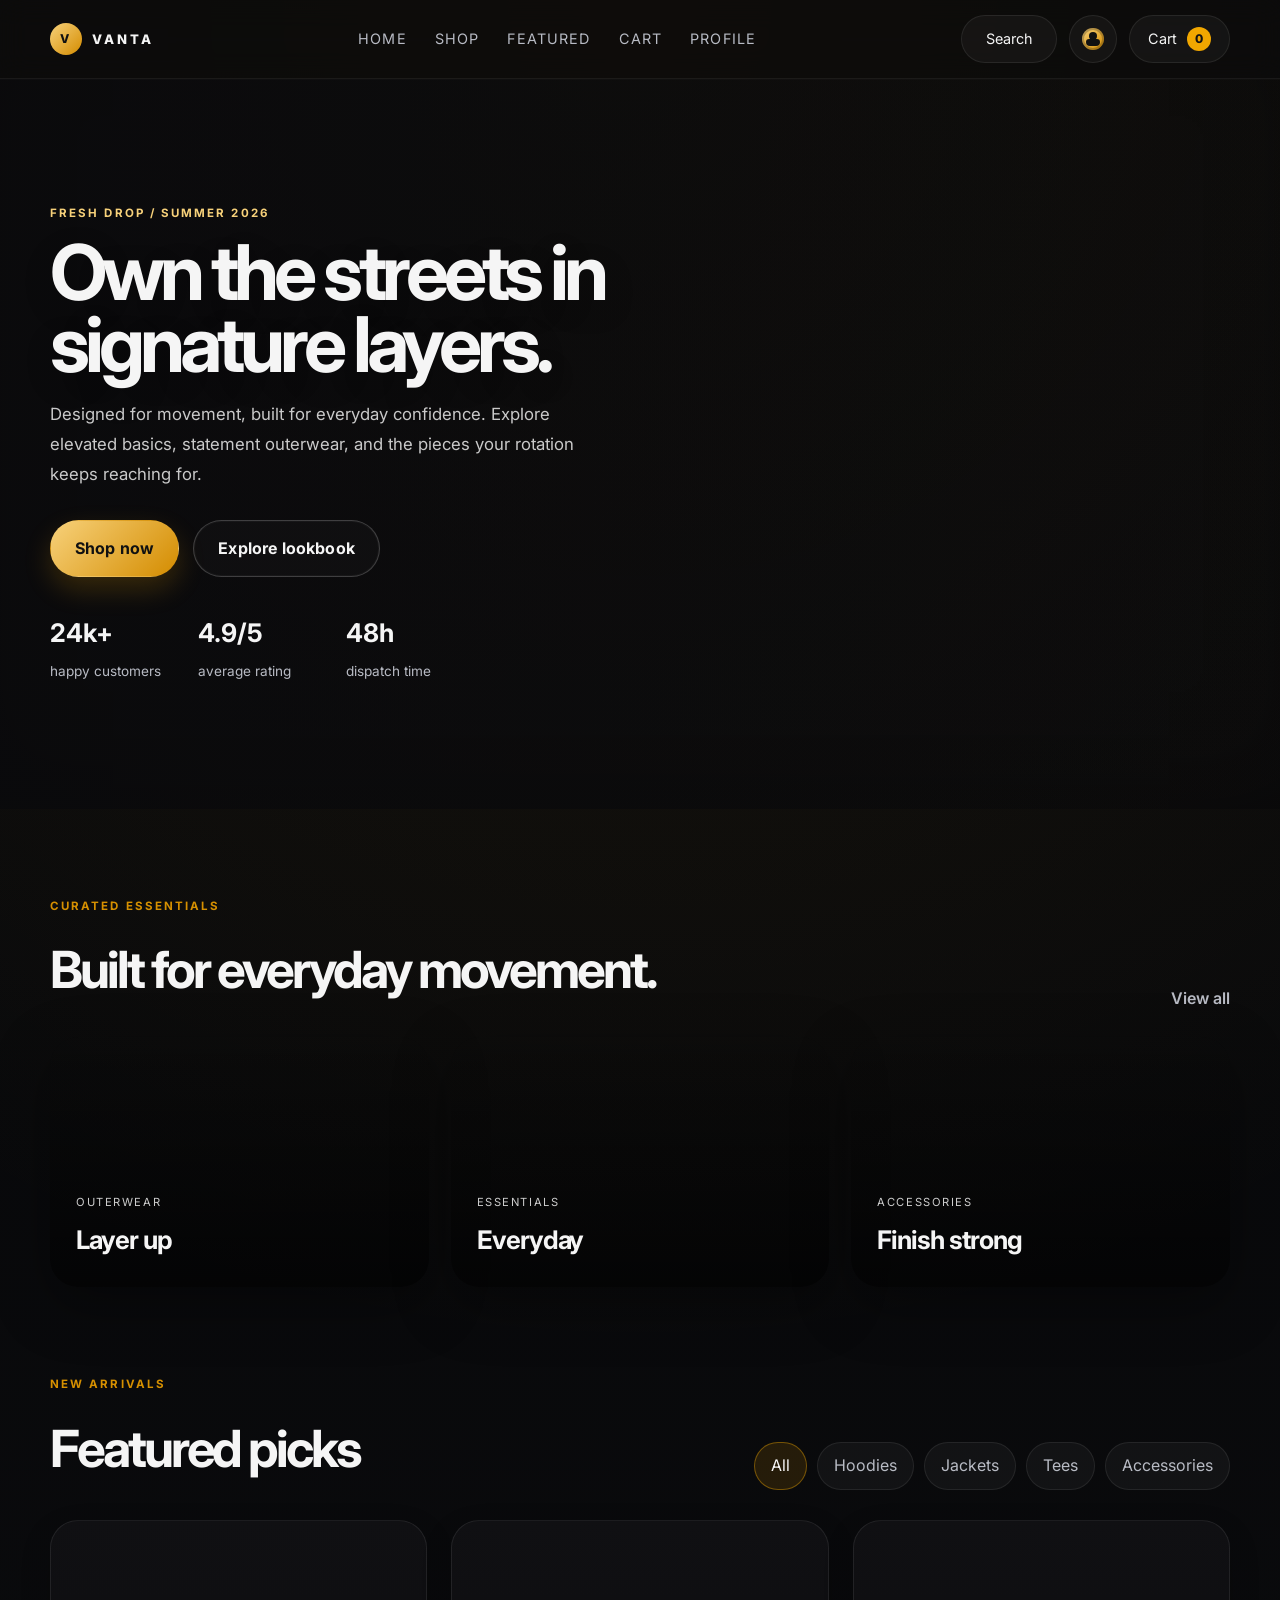
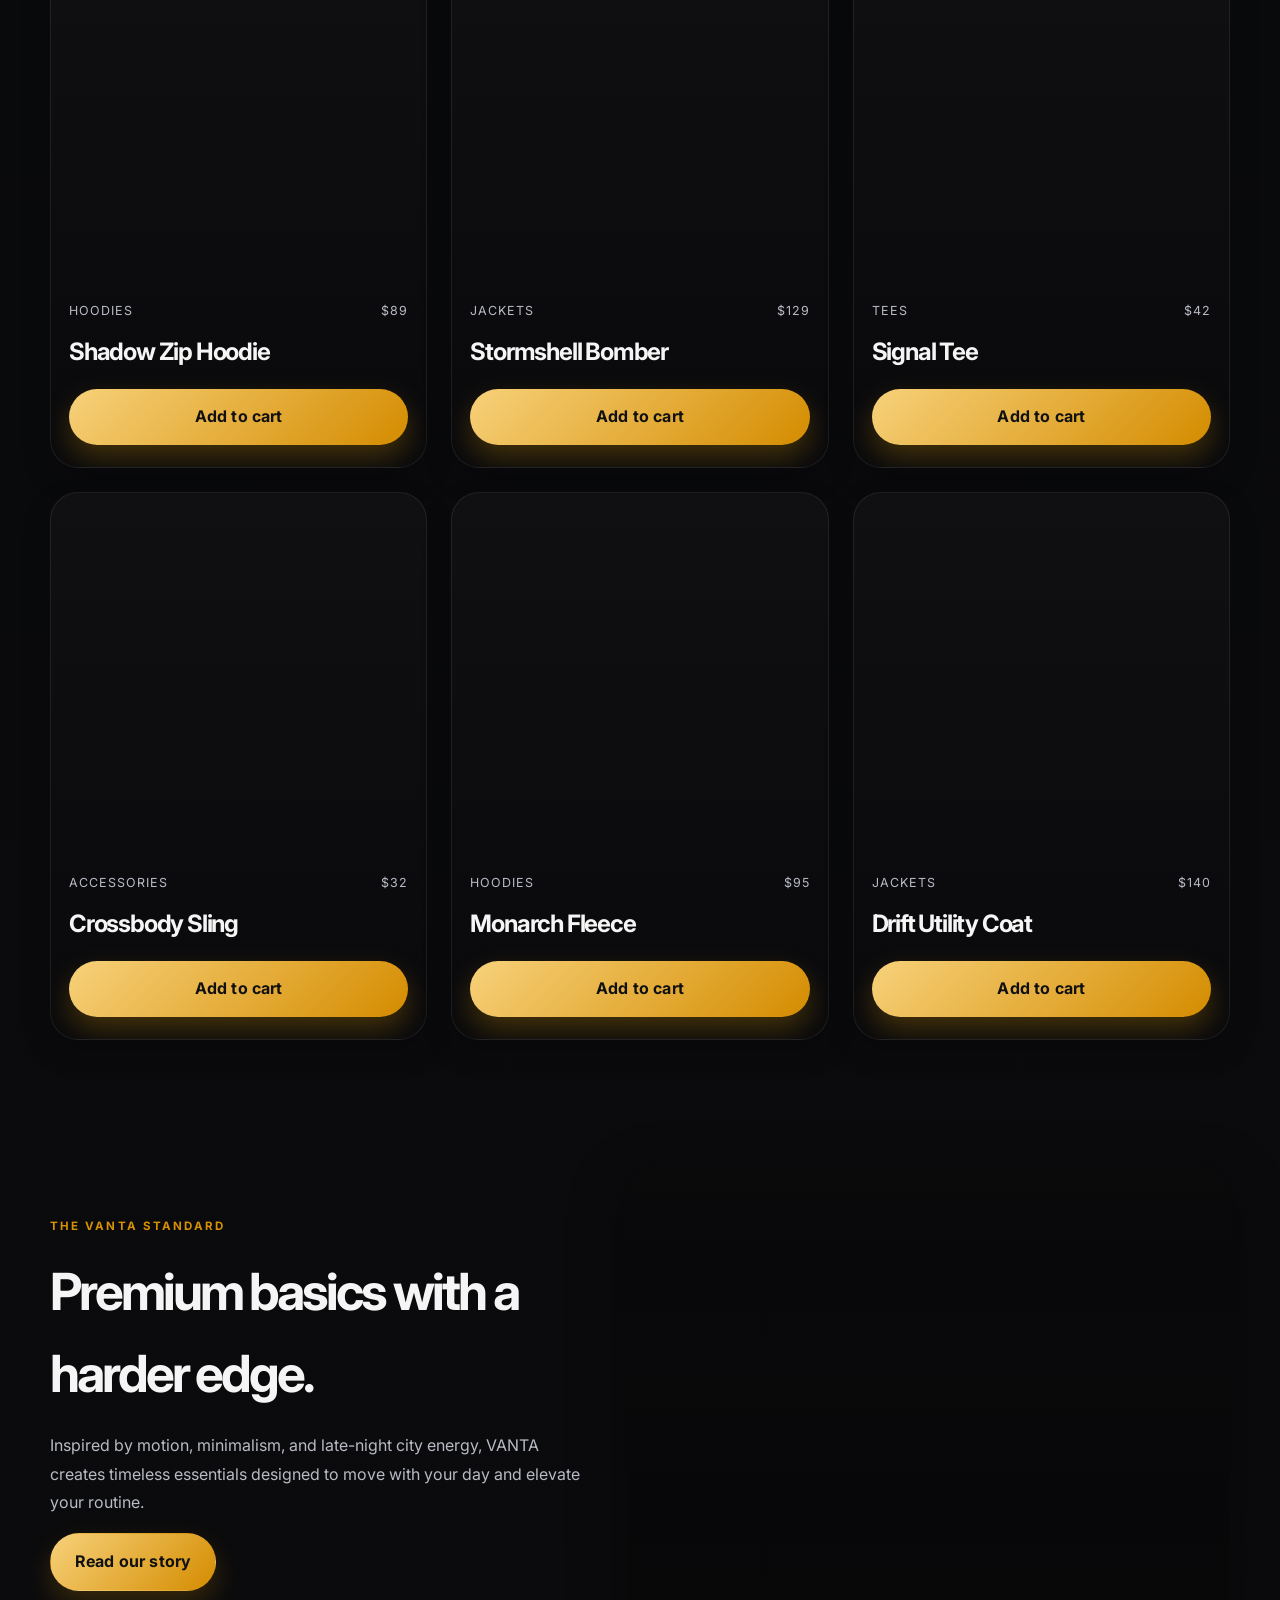
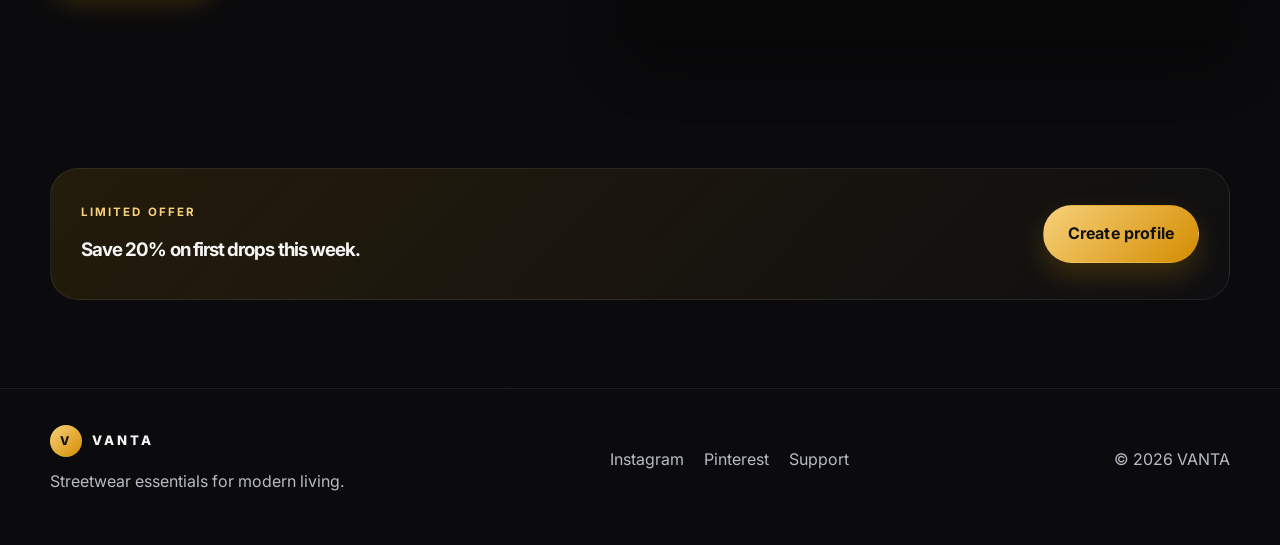
==== commit cb1f86b0: "Finalize VANTA storefront" ====
--- a/index.html
+++ b/index.html
@@ -33,6 +33,10 @@
         </nav>
 
         <div class="nav-actions">
+          <button class="search-toggle" type="button" aria-label="Open search" aria-expanded="false">Search</button>
+          <div class="header-search" aria-live="polite">
+            <input type="search" placeholder="Search VANTA" aria-label="Search VANTA" />
+          </div>
           <a class="profile-icon-btn" href="profile.html" aria-label="Profile page">
             <span class="profile-icon" aria-hidden="true"></span>
           </a>
--- a/styles.css
+++ b/styles.css
@@ -115,8 +115,10 @@
   display: flex;
   align-items: center;
   gap: 12px;
-}
-
+  position: relative;
+}
+
+.search-toggle,
 .cart-btn,
 .primary-btn,
 .secondary-btn,
@@ -130,6 +132,7 @@
   cursor: pointer;
 }
 
+.search-toggle,
 .cart-btn,
 .profile-icon-btn,
 .filter-btn,
@@ -139,10 +142,48 @@
   border-color: var(--line);
 }
 
+.search-toggle,
 .cart-btn,
 .profile-icon-btn {
   padding: 11px 18px;
   font-size: 0.9rem;
+}
+
+.search-toggle {
+  min-width: 96px;
+}
+
+.search-toggle.active {
+  background: rgba(241, 167, 0, 0.12);
+  border-color: rgba(241, 167, 0, 0.35);
+  color: var(--text);
+}
+
+.header-search {
+  position: absolute;
+  right: 0;
+  top: calc(100% + 12px);
+  display: none;
+  width: min(260px, 60vw);
+  padding: 10px;
+  border-radius: 18px;
+  background: rgba(17, 17, 20, 0.96);
+  border: 1px solid var(--line);
+  box-shadow: var(--shadow-soft);
+}
+
+.header-search.visible {
+  display: block;
+}
+
+.header-search input {
+  width: 100%;
+  border: none;
+  outline: none;
+  background: rgba(255, 255, 255, 0.02);
+  color: var(--text);
+  border-radius: 12px;
+  padding: 12px 14px;
 }
 
 .cart-btn,
@@ -323,6 +364,7 @@
 
 .primary-btn:hover,
 .secondary-btn:hover,
+.search-toggle:hover,
 .cart-btn:hover,
 .buy-btn:hover,
 .filter-btn:hover,
@@ -981,10 +1023,71 @@
   background: rgba(255, 255, 255, 0.02);
   color: var(--muted);
   line-height: 1.8;
+  margin-top: 22px;
 }
 
 .address-box p {
   margin: 0;
+}
+
+.profile-form {
+  display: grid;
+  gap: 16px;
+}
+
+.form-grid {
+  display: grid;
+  grid-template-columns: repeat(2, minmax(0, 1fr));
+  gap: 16px;
+}
+
+.profile-field {
+  display: grid;
+  gap: 8px;
+  color: rgba(255, 255, 255, 0.76);
+  font-size: 0.9rem;
+}
+
+.profile-field input {
+  width: 100%;
+  border: 1px solid var(--line);
+  border-radius: 12px;
+  background: rgba(255, 255, 255, 0.02);
+  color: var(--text);
+  padding: 14px 16px;
+  font: inherit;
+}
+
+.profile-field input:focus {
+  border-color: rgba(241, 167, 0, 0.5);
+  outline: none;
+  box-shadow: 0 0 0 2px rgba(241, 167, 0, 0.12);
+}
+
+.full-width {
+  grid-column: 1 / -1;
+}
+
+.profile-submit {
+  width: fit-content;
+  min-width: 180px;
+}
+
+.profile-success {
+  min-height: 0;
+  margin: 0;
+  opacity: 0;
+  max-height: 0;
+  overflow: hidden;
+  color: #d7f3c9;
+  font-weight: 600;
+  transition: opacity 0.2s ease, max-height 0.2s ease;
+}
+
+.profile-success.visible {
+  min-height: 20px;
+  max-height: 40px;
+  opacity: 1;
 }
 
 .page-hero {
